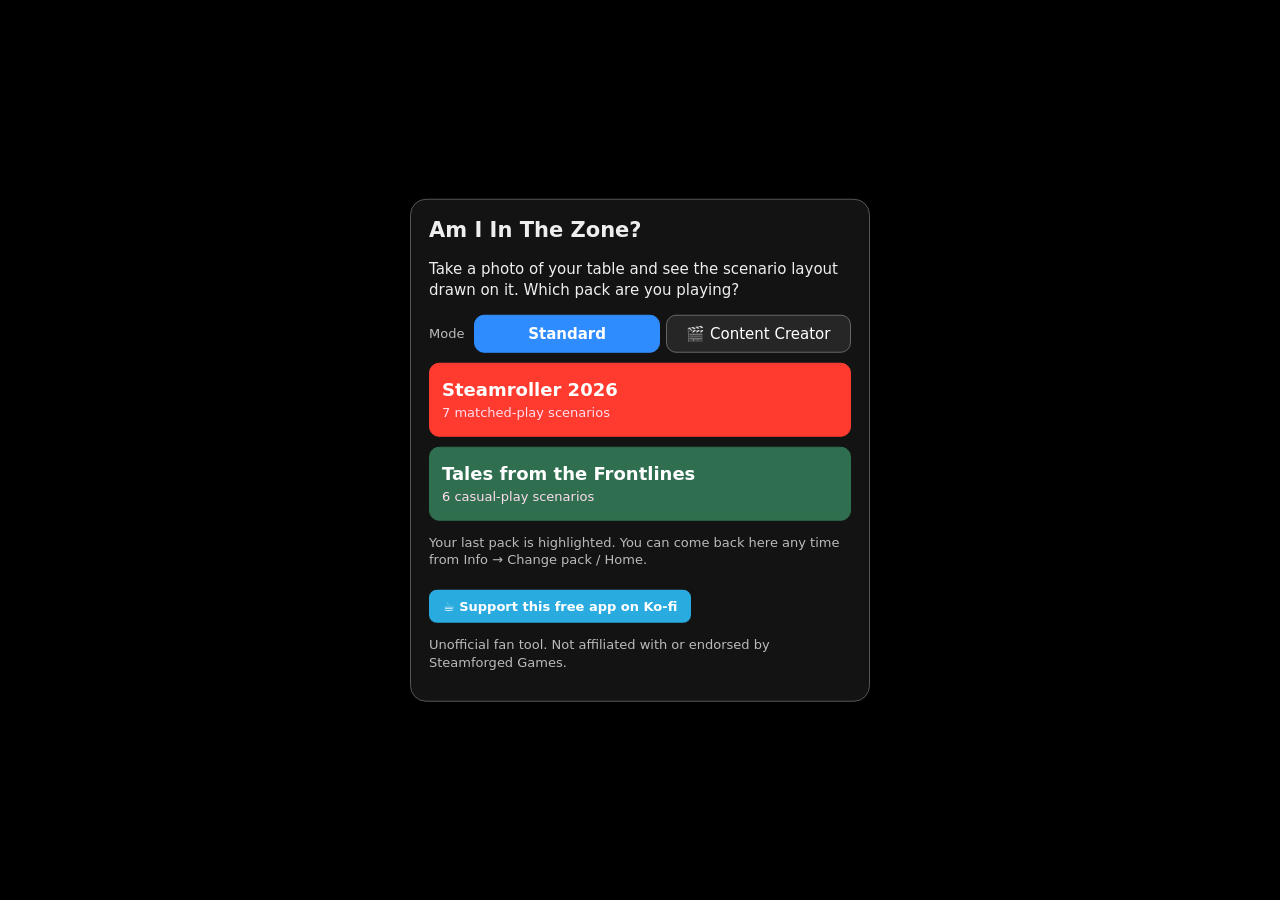
==== creator-preview/index.html @ 9a2d21f7 "Add hidden creator preview" ====
<!doctype html>
<html lang="en">
<head>
<meta charset="utf-8">
<meta name="viewport" content="width=device-width, initial-scale=1, viewport-fit=cover, user-scalable=no">
<meta name="theme-color" content="#111">
<meta name="robots" content="noindex,nofollow">
<meta name="mobile-web-app-capable" content="yes">
<link rel="icon" href="data:image/svg+xml,%3Csvg xmlns=%22http://www.w3.org/2000/svg%22 viewBox=%220 0 16 16%22%3E%3Crect width=%2216%22 height=%2216%22 fill=%22%23333%22/%3E%3Crect y=%2212%22 width=%2216%22 height=%224%22 fill=%22%23ff3b30%22/%3E%3Crect width=%2216%22 height=%224%22 fill=%22%232f8cff%22/%3E%3Ccircle cx=%228%22 cy=%228%22 r=%222.5%22 fill=%22%23ffd60a%22/%3E%3C/svg%3E">
<title>Am I In The Zone? — Content Creator</title>
<meta name="apple-mobile-web-app-title" content="Am I In The Zone">
<meta name="application-name" content="Am I In The Zone">
<link rel="stylesheet" href="style.css?v=9"><link rel="stylesheet" href="creator.css?v=1">
</head>
<body>
<div id="stage">
  <canvas id="overlay"></canvas>
  <video id="video" playsinline muted autoplay style="position:absolute;width:1px;height:1px;opacity:0;pointer-events:none"></video>
</div>
<canvas id="loupe" width="160" height="160" hidden></canvas>
<button id="fitBtn" hidden title="Reset zoom">⤢ Fit</button>
<input id="fileCam" type="file" accept="image/*" capture="environment" hidden>
<input id="fileGal" type="file" accept="image/*" hidden>

<header id="topbar" class="bar">
  <select id="scenario" aria-label="Scenario"></select>
  <button id="modeBtn" title="Switch between camera overlay and top-down map">Map</button>
</header>

<div id="banner" hidden></div>

<footer id="bottombar" class="bar">
  <button id="srcToggle" class="creatorOnly" title="Switch between Photo and Live video">Live</button>
  <button id="scoringBtn" class="creatorOnly" title="Show / hide the scoring drawer">Scoring</button>
  <button id="retakeBtn" title="Take a new photo of the table">Retake</button>
  <button id="adjustBtn">Adjust</button>
  <button id="flipBtn" title="Swap which edge you're standing at (rotate 180°)">Flip</button>
  <button id="freezeBtn" class="creatorOnly" title="Freeze the live frame as a photo">Freeze</button>
  <button id="saveBtn" title="Save or share the photo with the overlay">Save</button>
  <button id="layersBtn">Layers</button>
  <button id="infoBtn">Info</button>
</footer>

<div id="welcomePanel" class="panel" hidden>
  <h1>Am I In The Zone?</h1>
  <p>Take a photo of your table and see the scenario layout drawn on it. Which pack are you playing?</p>
  <div class="creatorToggle"><span>Mode</span><button id="modeNormal" type="button">Standard</button><button id="modeCreator" type="button">🎬 Content Creator</button></div>
  <p class="small" id="creatorHint">Content Creator mode shows each scenario's full scoring text beside your photo or live camera, handy for streams and videos.</p>
  <button class="packBtn primary big" data-pack="sr2026">Steamroller 2026<span class="small">7 matched-play scenarios</span></button>
  <button class="packBtn primary big" data-pack="tftf">Tales from the Frontlines<span class="small">6 casual-play scenarios</span></button>
  <p class="small">Your last pack is highlighted. You can come back here any time from Info → Change pack / Home.</p>
  <p class="small support"><a class="kofi" href="https://ko-fi.com/sroverlay" target="_blank" rel="noopener">☕ Support this free app on Ko-fi</a></p>
  <p class="small">Unofficial fan tool. Not affiliated with or endorsed by Steamforged Games.</p>
</div>

<div id="startPanel" class="panel">
  <h1 id="startTitle">Steamroller 2026 Overlay</h1>
  <p class="packline">Pack: <b id="packName"></b> <button id="changePackBtn" class="link">Change</button></p>
  <p>Take a photo of your table, tap its 4 corners, then flick through the scenarios drawn on top.</p>
  <label>Which edge are you standing at?
    <select id="sideStart"></select>
  </label>
  <button id="takePhotoBtn" class="primary big">📷 Take photo of table</button>
  <p class="tip">Tip: tap <b>0.5×</b> in your camera to fit the whole table.</p>
  <button id="liveBtn" class="creatorOnly">🎥 Live video (camera)</button>
  <p id="camMsg" class="small creatorOnly"></p>
  <button id="choosePhotoBtn">🖼️ Choose photo</button>
  <button id="startMapBtn">Map only (no photo)</button>
  <button id="backToPhotoBtn" hidden>Back to my photo</button>
  <p class="small support"><a class="kofi" href="https://ko-fi.com/sroverlay" target="_blank" rel="noopener">☕ Support this free app on Ko-fi</a></p>
  <p class="small">Unofficial fan tool. Not affiliated with or endorsed by Steamforged Games.</p>
</div>

<div id="layersPanel" class="panel" hidden>
  <h2>Layers</h2>
  <label>Standing at <select id="side"></select></label>
  <label><input type="checkbox" data-layer="zones" checked> Deployment zones</label>
  <label><input type="checkbox" data-layer="advance"> Advance Deployment lines (+3")</label>
  <label><input type="checkbox" data-layer="killBox" checked> Kill Box (12")</label>
  <label><input type="checkbox" data-layer="ranges" checked> 3" objective/cache ranges</label>
  <label><input type="checkbox" data-layer="flagRadius" checked> 5" flag terrain-choice radius</label>
  <label><input type="checkbox" data-layer="dims"> Measurements (as in packet)</label>
  <label><input type="checkbox" data-layer="labels" checked> Labels</label>
  <label><input type="checkbox" data-layer="bgBlur" checked> Background blur (photo)</label>
  <label>Table <input id="tableW" type="number" min="24" max="96" step="1" value="48" inputmode="numeric">" ×
    <input id="tableD" type="number" min="24" max="96" step="1" value="48" inputmode="numeric">"</label>
  <p class="small">Scenario positions are measured from the edges as printed for a 48"×48" table. Changing the table size keeps edge distances and moves the far-side elements with the far edge.</p>
  <button class="close">Close</button>
</div>

<div id="infoPanel" class="panel" hidden>
  <h2 id="infoTitle"></h2>
  <p id="infoSummary"></p>
  <ul id="infoScoring"></ul>
  <div id="infoNotes" class="small"></div>
  <p class="small">Legend: <b style="color:#ff3b30">red = Attacker</b> (1st player), <b style="color:#2f8cff">blue = Defender</b> (2nd player), <b style="color:#ffd60a">yellow = shared</b>. Circles = objectives (50/40mm), triangles = flags (Scenario Terrain), squares = caches (30mm). Dashed rings = 3" control range; dotted rings = 5" radius for choosing terrain for a flag.</p>
  <p class="small" id="infoSource"></p>
  <p class="small support"><a class="kofi" href="https://ko-fi.com/sroverlay" target="_blank" rel="noopener">☕ Support this free app on Ko-fi</a></p>
  <p class="small">Unofficial fan tool. Not affiliated with or endorsed by Steamforged Games. <span id="version">v9</span></p>
  <button id="infoPackBtn">Change pack / Home</button>
  <button class="close">Close</button>
</div>

<aside id="scoringDrawer" hidden aria-label="Scenario scoring">
  <div class="sdHead"><div><div class="sdPack" id="sdPack"></div><h2 id="sdTitle"></h2></div>
    <div class="sdBtns"><button id="sdSize" title="Bigger / smaller text">A±</button><button id="sdHide" title="Hide scoring">✕</button></div></div>
  <div id="sdBody"></div>
  <p class="sdCredit">Rules text © Steamforged Games / Warmachine — from the official <span id="sdDoc"></span> PDF; unofficial fan tool. <a href="https://warmachine.gg/pages/event-resources" target="_blank" rel="noopener">Official downloads</a></p>
</aside>
<div id="toast" hidden></div>

<script src="scenarios.js?v=9"></script>
<script src="tftf.js?v=9"></script>
<script src="scoring.js?v=1"></script>
<script src="geom.js?v=9"></script>
<script src="render.js?v=9"></script>
<script src="app.js?v=9"></script>
</body>
</html>
---- creator-preview/style.css ----
* { box-sizing: border-box; }
html, body { margin: 0; height: 100%; background: #000; color: #eee; font: 15px/1.35 system-ui, -apple-system, Segoe UI, Roboto, sans-serif; overflow: hidden; overscroll-behavior: none; -webkit-user-select: none; user-select: none; }
#stage { position: fixed; inset: 0; touch-action: none; }
#overlay { position: absolute; inset: 0; width: 100%; height: 100%; }
body.map #stage { background: #151a15; }
.bar { position: fixed; left: 0; right: 0; display: flex; gap: 6px; padding: 8px; padding-left: max(8px, env(safe-area-inset-left)); padding-right: max(8px, env(safe-area-inset-right)); background: linear-gradient(rgba(0,0,0,.65), rgba(0,0,0,.35)); z-index: 5; }
#topbar { top: 0; padding-top: max(8px, env(safe-area-inset-top)); }
#bottombar { bottom: 0; padding-bottom: max(8px, env(safe-area-inset-bottom)); background: linear-gradient(rgba(0,0,0,.35), rgba(0,0,0,.65)); overflow-x: auto; }
.bar select { flex: 1; min-width: 0; }
button, select, input { font: inherit; color: #fff; background: rgba(40,40,40,.9); border: 1px solid #666; border-radius: 10px; padding: 9px 12px; }
input[type=number] { width: 4.2em; padding: 6px; }
input[type=checkbox] { width: 20px; height: 20px; vertical-align: middle; margin-right: 8px; }
button.active { background: #2f8cff; border-color: #2f8cff; }
button.primary { background: #ff3b30; border-color: #ff3b30; font-weight: bold; }
#bottombar button { flex: 1 0 auto; }
#banner { position: fixed; left: 8px; right: 8px; top: calc(62px + env(safe-area-inset-top)); z-index: 6; background: rgba(0,0,0,.78); border: 1px solid #ffd60a; color: #fff; padding: 10px 12px; border-radius: 12px; text-align: center; font-weight: 600; }
#banner .step { color: #ffd60a; }
#banner button { margin: 8px 4px 0; padding: 6px 12px; }
.panel { position: fixed; left: 50%; top: 50%; transform: translate(-50%,-50%); width: min(92vw, 460px); max-height: 82vh; overflow: auto; z-index: 10; background: rgba(20,20,20,.96); border: 1px solid #555; border-radius: 16px; padding: 16px 18px; box-shadow: 0 10px 40px rgba(0,0,0,.6); }
.panel h1 { font-size: 21px; margin: 0 0 8px; } .panel h2 { font-size: 18px; margin: 0 0 8px; }
.panel label { display: block; margin: 10px 0; }
.panel > button { display: block; width: 100%; margin-top: 10px; }
.panel select { width: 100%; margin-top: 4px; }
.small { font-size: 13px; color: #bbb; }
#loupe { position: fixed; z-index: 8; width: 160px; height: 160px; border-radius: 50%; border: 3px solid #ffd60a; box-shadow: 0 4px 20px rgba(0,0,0,.7); pointer-events: none; top: calc(70px + env(safe-area-inset-top)); left: 12px; }
body.noui .bar, body.noui #banner, body.noui .panel { display: none !important; }
[hidden] { display: none !important; }

/* Calibration / adjust: hide the bars so every corner of the screen is tappable; banner sits mid-screen (over the table centre, not the corners). */
body.calib .bar { display: none; }
body.calib #banner { top: 50%; transform: translateY(-50%); left: 50%; right: auto; width: min(78vw, 420px); translate: -50% 0; background: rgba(0,0,0,.62); }

.kofi{display:inline-block;margin-top:8px;padding:8px 14px;border-radius:8px;background:#29abe0;color:#fff;text-decoration:none;font-weight:600}

/* v4 photo-first */
button.big { font-size: 18px; padding: 14px 12px; }
.tip { margin: 6px 0 2px; font-size: 14px; color: #ffd60a; text-align: center; }
.row2 { display: flex; gap: 8px; margin-top: 10px; } .row2 button { flex: 1; }
#fitBtn { position: fixed; right: 10px; top: calc(62px + env(safe-area-inset-top)); z-index: 7; padding: 6px 10px; font-size: 14px; background: rgba(0,0,0,.6); }
body.calib #fitBtn { top: calc(10px + env(safe-area-inset-top)); }
body.noui #fitBtn { display: none !important; }
#toast { position: fixed; left: 50%; bottom: calc(76px + env(safe-area-inset-bottom)); transform: translateX(-50%); z-index: 12; background: rgba(0,0,0,.85); border: 1px solid #666; border-radius: 10px; padding: 8px 14px; max-width: 90vw; text-align: center; }
#version { color: #888; }
@media (orientation: landscape) and (max-height: 500px) {
  .bar { padding-top: 5px; padding-bottom: 5px; }
  button, select { padding: 6px 10px; }
  #bottombar { padding-bottom: max(5px, env(safe-area-inset-bottom)); }
  .panel { max-height: 92vh; padding: 10px 14px; }
  #fitBtn { top: calc(48px + env(safe-area-inset-top)); }
  #banner { top: calc(48px + env(safe-area-inset-top)); }
}
/* Taps on the banner text go through to the picture; only its buttons catch them. */
body.calib #banner { pointer-events: none; }
body.calib #banner button, body.calib #banner a { pointer-events: auto; }
@media (max-width: 430px) { #bottombar { gap: 5px; } #bottombar button { padding: 9px 7px; font-size: 14px; } }
@media (orientation: landscape) and (max-height: 500px) {
  body.calib #banner { width: min(62vw, 460px); padding: 6px 10px; font-size: 13px; }
  body.calib #banner .small { display: none; }
  body.calib #banner button { margin-top: 4px; padding: 4px 10px; }
}
/* v6: compact calibrate/adjust banner, hidden while dragging a handle */
#banner .bmsg { line-height: 1.3; }
#banner .brow { display: flex; justify-content: center; gap: 6px; flex-wrap: wrap; }
#banner .brow button { margin: 6px 0 0; }
body.calib #banner { width: min(94vw, 440px); padding: 7px 10px; font-size: 14px; }
body.dragging #banner { opacity: 0; visibility: hidden; transition: opacity .12s; }
body.dragging #fitBtn { visibility: hidden; }
#banner.mini .bmsg, #banner.mini .small { display: none; }
#banner.mini .brow button { margin-top: 0; }
/* v7: pack selection */
.packBtn { display: block; width: 100%; margin-top: 10px; text-align: left; }
.packBtn .small { display: block; font-weight: normal; color: #fde; margin-top: 2px; }
.packBtn[data-pack="tftf"] { background: #2f6f4f; border-color: #2f6f4f; }
.packBtn.chosen { outline: 3px solid #ffd60a; }
.packline { margin: 4px 0 8px; } button.link { padding: 3px 10px; font-size: 13px; margin-left: 6px; }
body.welcome .bar { display: none; }
---- creator-preview/creator.css ----
/* Content Creator mode */
.creatorOnly { display: none !important; }
body.creator .creatorOnly { display: block !important; }
body.creator p.creatorOnly { display: block; }
.creatorToggle { display: flex; gap: 6px; align-items: center; margin: 4px 0 8px; }
.creatorToggle span { color: #bbb; font-size: 13px; margin-right: 4px; }
.creatorToggle button { flex: 1; padding: 8px 6px; }
.creatorToggle button.active { background: #2f8cff; border-color: #2f8cff; font-weight: bold; }
#creatorHint { margin-top: 0; }
#scoringDrawer { position: fixed; z-index: 7; background: rgba(16,16,18,.97); color: #f2f2f2; border: 1px solid #555; display: flex; flex-direction: column; -webkit-user-select: text; user-select: text; font-size: 16px; line-height: 1.45; }
#scoringDrawer .sdHead { display: flex; justify-content: space-between; align-items: flex-start; gap: 8px; padding: 10px 12px 6px; border-bottom: 1px solid #444; }
#scoringDrawer .sdPack { font-size: 12px; color: #ffd60a; text-transform: uppercase; letter-spacing: .05em; }
#scoringDrawer h2 { margin: 2px 0 0; font-size: 22px; }
#scoringDrawer .sdBtns { display: flex; gap: 6px; } #scoringDrawer .sdBtns button { padding: 6px 10px; }
#sdBody { overflow: auto; padding: 4px 14px 8px; flex: 1; -webkit-overflow-scrolling: touch; }
#sdBody h3 { margin: 12px 0 4px; font-size: 13px; text-transform: uppercase; letter-spacing: .06em; color: #7fb8ff; border-bottom: 1px solid #333; padding-bottom: 2px; }
#sdBody p { margin: 6px 0; } #sdBody ul { margin: 6px 0; padding-left: 20px; } #sdBody li { margin: 3px 0; }
#sdBody .sdPage, #sdBody .sdNote { font-size: 12px; color: #aaa; }
#sdBody .sdNote { color: #ffd60a; }
.sdCredit { margin: 0; padding: 6px 12px 8px; font-size: 11px; color: #999; border-top: 1px solid #333; }
.sdCredit a { color: #7fb8ff; }
body.sd-big #scoringDrawer { font-size: 19px; }
/* wide: side panel; the picture area shrinks so nothing is covered */
body.sd-side #scoringDrawer { top: 0; right: 0; bottom: 0; width: 380px; border-width: 0 0 0 1px; }
body.sd-side.sd-big #scoringDrawer { width: 460px; }
body.sd-side #stage, body.sd-side .bar { right: 380px; left: 0; }
body.sd-side.sd-big #stage, body.sd-side.sd-big .bar { right: 460px; }
body.sd-side #fitBtn { right: 390px; }
/* phone / narrow: bottom sheet above the button bar */
body.sd-bottom #scoringDrawer { left: 0; right: 0; height: 42vh; border-width: 1px 0 0; border-radius: 14px 14px 0 0; }
body.sd-bottom.sd-big #scoringDrawer { height: 55vh; }
body.sd-bottom #scoringDrawer h2 { font-size: 18px; }
body.sd-bottom #scoringDrawer { font-size: 14px; }
body.sd-bottom.sd-big #scoringDrawer { font-size: 17px; }
body.noui #scoringDrawer { display: none; }
body.calib.sd-bottom #scoringDrawer { bottom: 0 !important; }
body.creator #bottombar button { font-size: 13px; padding: 9px 6px; }
body:not(.live) #freezeBtn, body.live #retakeBtn { display: none !important; }
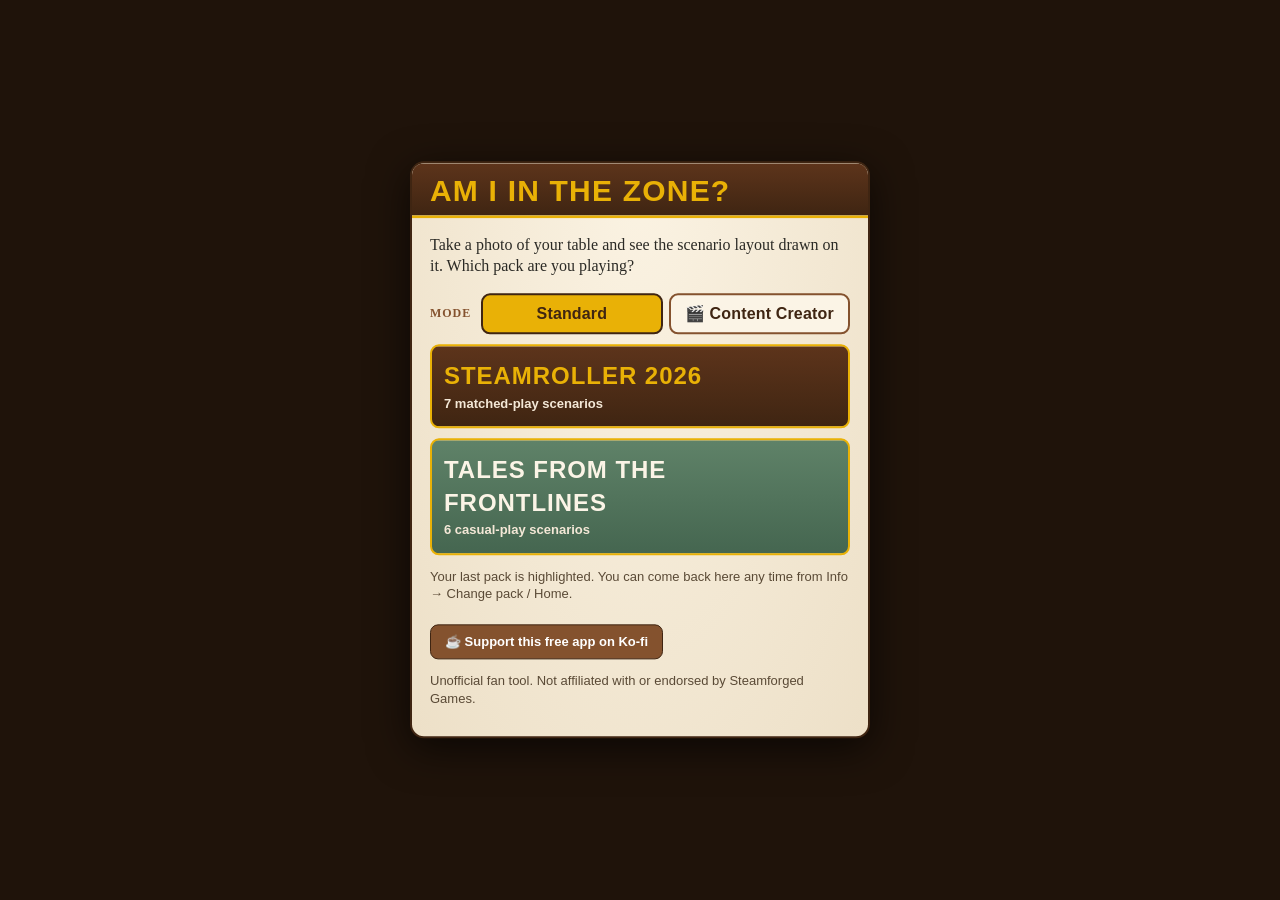
==== commit dc334471: "Update creator preview: themed layout" ====
--- a/creator-preview/index.html
+++ b/creator-preview/index.html
@@ -1,16 +1,16 @@
 <!doctype html>
 <html lang="en">
 <head>
+<meta name="robots" content="noindex,nofollow">
 <meta charset="utf-8">
 <meta name="viewport" content="width=device-width, initial-scale=1, viewport-fit=cover, user-scalable=no">
-<meta name="theme-color" content="#111">
-<meta name="robots" content="noindex,nofollow">
+<meta name="theme-color" content="#3f2512">
 <meta name="mobile-web-app-capable" content="yes">
-<link rel="icon" href="data:image/svg+xml,%3Csvg xmlns=%22http://www.w3.org/2000/svg%22 viewBox=%220 0 16 16%22%3E%3Crect width=%2216%22 height=%2216%22 fill=%22%23333%22/%3E%3Crect y=%2212%22 width=%2216%22 height=%224%22 fill=%22%23ff3b30%22/%3E%3Crect width=%2216%22 height=%224%22 fill=%22%232f8cff%22/%3E%3Ccircle cx=%228%22 cy=%228%22 r=%222.5%22 fill=%22%23ffd60a%22/%3E%3C/svg%3E">
+<link rel="icon" href="data:image/svg+xml,%3Csvg xmlns=%22http://www.w3.org/2000/svg%22 viewBox=%220 0 16 16%22%3E%3Crect width=%2216%22 height=%2216%22 fill=%22%233f2512%22/%3E%3Crect y=%2212%22 width=%2216%22 height=%224%22 fill=%22%23ff3b30%22/%3E%3Crect width=%2216%22 height=%224%22 fill=%22%232f8cff%22/%3E%3Ccircle cx=%228%22 cy=%228%22 r=%222.5%22 fill=%22%23e9b106%22/%3E%3C/svg%3E">
 <title>Am I In The Zone? — Content Creator</title>
 <meta name="apple-mobile-web-app-title" content="Am I In The Zone">
 <meta name="application-name" content="Am I In The Zone">
-<link rel="stylesheet" href="style.css?v=9"><link rel="stylesheet" href="creator.css?v=1">
+<link rel="stylesheet" href="style.css?v=9"><link rel="stylesheet" href="creator.css?v=1"><link rel="stylesheet" href="theme.css?v=1">
 </head>
 <body>
 <div id="stage">
@@ -23,15 +23,20 @@
 <input id="fileGal" type="file" accept="image/*" hidden>
 
 <header id="topbar" class="bar">
-  <select id="scenario" aria-label="Scenario"></select>
-  <button id="modeBtn" title="Switch between camera overlay and top-down map">Map</button>
+  <div class="tbRow">
+    <select id="scenario" aria-label="Scenario"></select>
+    <button id="modeBtn" title="Switch between camera overlay and top-down map">Map</button>
+  </div>
+  <div class="tbRow tbRow2" id="creatorRow">
+    <div class="seg" role="group" aria-label="Picture source"><button id="srcPhotoBtn" type="button">📷 Photo</button><button id="srcLiveBtn" type="button">🎥 Live video</button></div>
+    <button id="scoringBtn" title="Show / hide the scoring quick reference">Scoring</button>
+  </div>
 </header>
 
 <div id="banner" hidden></div>
 
 <footer id="bottombar" class="bar">
-  <button id="srcToggle" class="creatorOnly" title="Switch between Photo and Live video">Live</button>
-  <button id="scoringBtn" class="creatorOnly" title="Show / hide the scoring drawer">Scoring</button>
+  <button id="srcToggle" hidden aria-hidden="true" tabindex="-1">Live</button>
   <button id="retakeBtn" title="Take a new photo of the table">Retake</button>
   <button id="adjustBtn">Adjust</button>
   <button id="flipBtn" title="Swap which edge you're standing at (rotate 180°)">Flip</button>
@@ -45,7 +50,7 @@
   <h1>Am I In The Zone?</h1>
   <p>Take a photo of your table and see the scenario layout drawn on it. Which pack are you playing?</p>
   <div class="creatorToggle"><span>Mode</span><button id="modeNormal" type="button">Standard</button><button id="modeCreator" type="button">🎬 Content Creator</button></div>
-  <p class="small" id="creatorHint">Content Creator mode shows each scenario's full scoring text beside your photo or live camera, handy for streams and videos.</p>
+  <p class="small" id="creatorHint">Content Creator mode shows each scenario's quick-reference scoring beside your photo or live camera, handy for streams and videos.</p>
   <button class="packBtn primary big" data-pack="sr2026">Steamroller 2026<span class="small">7 matched-play scenarios</span></button>
   <button class="packBtn primary big" data-pack="tftf">Tales from the Frontlines<span class="small">6 casual-play scenarios</span></button>
   <p class="small">Your last pack is highlighted. You can come back here any time from Info → Change pack / Home.</p>
@@ -93,7 +98,7 @@
   <p id="infoSummary"></p>
   <ul id="infoScoring"></ul>
   <div id="infoNotes" class="small"></div>
-  <p class="small">Legend: <b style="color:#ff3b30">red = Attacker</b> (1st player), <b style="color:#2f8cff">blue = Defender</b> (2nd player), <b style="color:#ffd60a">yellow = shared</b>. Circles = objectives (50/40mm), triangles = flags (Scenario Terrain), squares = caches (30mm). Dashed rings = 3" control range; dotted rings = 5" radius for choosing terrain for a flag.</p>
+  <p class="small">Legend: <b style="color:#c4281f">red = Attacker</b> (1st player), <b style="color:#1b63c4">blue = Defender</b> (2nd player), <b style="color:#9a6b00">yellow = shared</b>. Circles = objectives (50/40mm), triangles = flags (Scenario Terrain), squares = caches (30mm). Dashed rings = 3" control range; dotted rings = 5" radius for choosing terrain for a flag.</p>
   <p class="small" id="infoSource"></p>
   <p class="small support"><a class="kofi" href="https://ko-fi.com/sroverlay" target="_blank" rel="noopener">☕ Support this free app on Ko-fi</a></p>
   <p class="small">Unofficial fan tool. Not affiliated with or endorsed by Steamforged Games. <span id="version">v9</span></p>
@@ -102,16 +107,18 @@
 </div>
 
 <aside id="scoringDrawer" hidden aria-label="Scenario scoring">
+  <div class="sdGrip" id="sdGrip" aria-hidden="true"></div>
   <div class="sdHead"><div><div class="sdPack" id="sdPack"></div><h2 id="sdTitle"></h2></div>
-    <div class="sdBtns"><button id="sdSize" title="Bigger / smaller text">A±</button><button id="sdHide" title="Hide scoring">✕</button></div></div>
+    <div class="sdBtns"><button id="sdSize" title="Bigger / smaller text">A±</button><button id="sdHide" title="Collapse / expand scoring">▾</button></div></div>
   <div id="sdBody"></div>
-  <p class="sdCredit">Rules text © Steamforged Games / Warmachine — from the official <span id="sdDoc"></span> PDF; unofficial fan tool. <a href="https://warmachine.gg/pages/event-resources" target="_blank" rel="noopener">Official downloads</a></p>
+  <p class="sdCredit">Quick reference condensed by hand; rules text © Steamforged Games / Warmachine — full wording from the official <span id="sdDoc"></span> PDF; unofficial fan tool. <a href="https://warmachine.gg/pages/event-resources" target="_blank" rel="noopener">Official downloads</a></p>
 </aside>
 <div id="toast" hidden></div>
 
 <script src="scenarios.js?v=9"></script>
 <script src="tftf.js?v=9"></script>
 <script src="scoring.js?v=1"></script>
+<script src="quickref.js?v=1"></script>
 <script src="geom.js?v=9"></script>
 <script src="render.js?v=9"></script>
 <script src="app.js?v=9"></script>
--- a/creator-preview/creator.css
+++ b/creator-preview/creator.css
@@ -7,32 +7,53 @@
 .creatorToggle button { flex: 1; padding: 8px 6px; }
 .creatorToggle button.active { background: #2f8cff; border-color: #2f8cff; font-weight: bold; }
 #creatorHint { margin-top: 0; }
-#scoringDrawer { position: fixed; z-index: 7; background: rgba(16,16,18,.97); color: #f2f2f2; border: 1px solid #555; display: flex; flex-direction: column; -webkit-user-select: text; user-select: text; font-size: 16px; line-height: 1.45; }
-#scoringDrawer .sdHead { display: flex; justify-content: space-between; align-items: flex-start; gap: 8px; padding: 10px 12px 6px; border-bottom: 1px solid #444; }
-#scoringDrawer .sdPack { font-size: 12px; color: #ffd60a; text-transform: uppercase; letter-spacing: .05em; }
-#scoringDrawer h2 { margin: 2px 0 0; font-size: 22px; }
-#scoringDrawer .sdBtns { display: flex; gap: 6px; } #scoringDrawer .sdBtns button { padding: 6px 10px; }
-#sdBody { overflow: auto; padding: 4px 14px 8px; flex: 1; -webkit-overflow-scrolling: touch; }
-#sdBody h3 { margin: 12px 0 4px; font-size: 13px; text-transform: uppercase; letter-spacing: .06em; color: #7fb8ff; border-bottom: 1px solid #333; padding-bottom: 2px; }
-#sdBody p { margin: 6px 0; } #sdBody ul { margin: 6px 0; padding-left: 20px; } #sdBody li { margin: 3px 0; }
-#sdBody .sdPage, #sdBody .sdNote { font-size: 12px; color: #aaa; }
-#sdBody .sdNote { color: #ffd60a; }
-.sdCredit { margin: 0; padding: 6px 12px 8px; font-size: 11px; color: #999; border-top: 1px solid #333; }
-.sdCredit a { color: #7fb8ff; }
-body.sd-big #scoringDrawer { font-size: 19px; }
+/* Quick reference — palette sampled from the Steamroller 2026 PDF: parchment #f4e8d7, banner #3f2512 / #5d341b, gold #e9b106, ink #35332d, sage #75856b, rust #84522e; Optima / Minion / DIN Condensed feel */
+#scoringDrawer { --parch:#f4e8d7; --parch2:#ebdcc3; --ink:#2b2a25; --banner:#3f2512; --banner2:#5d341b; --gold:#e9b106; --sage:#4f6b57; --rust:#84522e; --blue:#1f7f8c; --red:#b3262d;
+  position: fixed; z-index: 7; background: var(--parch); color: var(--ink); border: 2px solid var(--banner); display: flex; flex-direction: column; -webkit-user-select: text; user-select: text; font-family: "Minion Pro","Palatino Linotype",Palatino,Georgia,serif; font-size: 17px; line-height: 1.35; }
+#scoringDrawer .sdHead { display: flex; justify-content: space-between; align-items: center; gap: 8px; padding: 8px 12px; background: linear-gradient(#5d341b,#3f2512); border-bottom: 3px solid var(--gold); }
+#scoringDrawer .sdPack { font: 700 12px Optima,Candara,"Segoe UI",sans-serif; color: #f4e8d7; text-transform: uppercase; letter-spacing: .12em; }
+#scoringDrawer h2 { margin: 0; font: 700 28px/1.05 "DIN Condensed","Bahnschrift Condensed","Arial Narrow",Impact,sans-serif; color: var(--gold); text-transform: uppercase; letter-spacing: .03em; }
+#scoringDrawer .sdBtns { display: flex; gap: 6px; } #scoringDrawer .sdBtns button { padding: 6px 10px; background: #f4e8d7; color: #3f2512; border: 1px solid var(--gold); border-radius: 6px; font-weight: 700; }
+#sdBody { overflow: auto; padding: 8px 10px 8px; flex: 1; -webkit-overflow-scrolling: touch; }
+.qrTag { font: 700 11px Optima,Candara,"Segoe UI",sans-serif; text-transform: uppercase; letter-spacing: .14em; color: var(--rust); margin: 0 2px 6px; }
+section.qr { margin: 0 0 9px; border-radius: 8px; overflow: hidden; background: #fbf4e6; border: 2px solid var(--c); box-shadow: 0 1px 2px rgba(0,0,0,.25); }
+section.qr h3 { margin: 0; padding: 4px 10px; font: 700 15px Optima,Candara,"Segoe UI",sans-serif; text-transform: uppercase; letter-spacing: .09em; color: #fff; background: var(--c); border: 0; display: flex; align-items: center; gap: 8px; }
+section.qr-setup { --c: var(--sage); } section.qr-score { --c: var(--banner2); } section.qr-special { --c: var(--blue); } section.qr-end { --c: var(--red); }
+section.qr-score h3 { color: var(--gold); }
+.qrIc { display: inline-block; width: 20px; height: 20px; border-radius: 50%; background: rgba(255,255,255,.9); color: var(--c); font: 700 13px/20px Optima,sans-serif; font-style: normal; text-align: center; flex: none; }
+section.qr-score .qrIc { background: var(--gold); color: var(--banner); }
+.qrIc-setup::before { content: "◎"; } .qrIc-score::before { content: "★"; } .qrIc-special::before { content: "!"; } .qrIc-end::before { content: "⚑"; }
+.qrBody { padding: 6px 10px 7px; }
+.qrBody p.qrLead { margin: 0 0 4px; font-size: .88em; color: #5a4a36; font-style: italic; }
+.qrBody ul { margin: 0; padding: 0; list-style: none; } .qrBody li { margin: 5px 0; padding-left: 16px; position: relative; }
+.qrBody li::before { content: ""; position: absolute; left: 2px; top: .5em; width: 7px; height: 7px; transform: rotate(45deg); background: var(--c); }
+.qrBody b { color: #1b1a16; }
+.chip { display: inline-block; padding: 0 8px; margin: 0 1px; border-radius: 999px; font: 700 .95em/1.35 "DIN Condensed","Bahnschrift Condensed","Arial Narrow",Impact,sans-serif; letter-spacing: .03em; background: var(--banner); color: var(--gold); border: 1.5px solid var(--gold); white-space: nowrap; vertical-align: 1px; }
+section.qr-end .chip { background: var(--red); color: #fff; border-color: #fff; }
+details.fullText { margin: 4px 0 6px; border: 1.5px solid var(--rust); border-radius: 8px; background: #fbf4e6; }
+details.fullText summary { cursor: pointer; padding: 8px 10px; font: 700 14px Optima,Candara,"Segoe UI",sans-serif; text-transform: uppercase; letter-spacing: .08em; color: var(--rust); }
+details.fullText[open] summary { border-bottom: 1px solid var(--rust); }
+details.fullText > section, details.fullText > p { padding: 0 10px; font-size: .88em; }
+#sdBody h4 { margin: 10px 0 2px; font: 700 12px Optima,sans-serif; text-transform: uppercase; letter-spacing: .08em; color: var(--rust); }
+#sdBody details p { margin: 4px 0; } #sdBody details ul { margin: 4px 0; padding-left: 20px; } #sdBody details li { margin: 2px 0; }
+#sdBody .sdPage, #sdBody .sdNote { font-size: 12px; color: #6b5a44; } #sdBody .sdNote { color: var(--red); }
+#sdBody details .sdPage { padding-bottom: 8px; }
+.sdCredit { margin: 0; padding: 5px 12px 6px; font: 11px/1.3 Roboto,Arial,sans-serif; color: #5a4a36; background: var(--parch2); border-top: 1px solid #b9a888; }
+.sdCredit a { color: var(--rust); }
+body.sd-big #scoringDrawer { font-size: 21px; }
 /* wide: side panel; the picture area shrinks so nothing is covered */
-body.sd-side #scoringDrawer { top: 0; right: 0; bottom: 0; width: 380px; border-width: 0 0 0 1px; }
-body.sd-side.sd-big #scoringDrawer { width: 460px; }
-body.sd-side #stage, body.sd-side .bar { right: 380px; left: 0; }
-body.sd-side.sd-big #stage, body.sd-side.sd-big .bar { right: 460px; }
-body.sd-side #fitBtn { right: 390px; }
+body.sd-side #scoringDrawer { top: 0; right: 0; bottom: 0; width: 420px; border-width: 0 0 0 1px; }
+body.sd-side.sd-big #scoringDrawer { width: 500px; }
+body.sd-side #stage, body.sd-side .bar { right: 420px; left: 0; }
+body.sd-side.sd-big #stage, body.sd-side.sd-big .bar { right: 500px; }
+body.sd-side #fitBtn { right: 430px; }
 /* phone / narrow: bottom sheet above the button bar */
-body.sd-bottom #scoringDrawer { left: 0; right: 0; height: 42vh; border-width: 1px 0 0; border-radius: 14px 14px 0 0; }
+body.sd-bottom #scoringDrawer { left: 0; right: 0; height: 52vh; border-width: 1px 0 0; border-radius: 14px 14px 0 0; }
 body.sd-bottom.sd-big #scoringDrawer { height: 55vh; }
-body.sd-bottom #scoringDrawer h2 { font-size: 18px; }
-body.sd-bottom #scoringDrawer { font-size: 14px; }
-body.sd-bottom.sd-big #scoringDrawer { font-size: 17px; }
+body.sd-bottom #scoringDrawer { font-size: 16px; }
+body.sd-bottom #scoringDrawer h2 { font-size: 24px; }
+body.sd-bottom.sd-big #scoringDrawer { font-size: 19px; }
 body.noui #scoringDrawer { display: none; }
-body.calib.sd-bottom #scoringDrawer { bottom: 0 !important; }
+
 body.creator #bottombar button { font-size: 13px; padding: 9px 6px; }
 body:not(.live) #freezeBtn, body.live #retakeBtn { display: none !important; }
--- a/creator-preview/theme.css
+++ b/creator-preview/theme.css
@@ -0,0 +1,87 @@
+/* ===== Steamroller-2026-PDF theme (parchment · dark-brown banner · gold · sage / teal / red). Loaded last: overrides style.css + creator.css. =====
+   Palette sampled from the PDF: parchment #f4e8d7, banner #3f2512 / #5d341b, gold #e9b106, ink #35332d, rust #84522e, sage #4f6b57, teal #1f7f8c, red #b3262d. Table zone colours are NOT touched. */
+:root { --parch:#f4e8d7; --parch2:#ebdcc3; --parch3:#fbf4e6; --ink:#2b2a25; --banner:#3f2512; --banner2:#5d341b; --gold:#e9b106; --rust:#84522e; --sage:#4f6b57; --teal:#1f7f8c; --red:#b3262d;
+  --display: "DIN Condensed","Bahnschrift Condensed","Arial Narrow","Roboto Condensed",Impact,sans-serif; --label: Optima,Candara,"Segoe UI",Roboto,sans-serif; --serif: "Minion Pro","Palatino Linotype",Palatino,Georgia,serif; }
+html, body { background: #1f130a; color: var(--parch); font-family: var(--label); }
+body.map #stage { background: #2a1a0e; }
+#stage { background: #1f130a; }
+
+/* buttons / inputs */
+button, select, input { font-family: var(--label); color: var(--parch); background: var(--banner2); border: 1px solid #a2702f; border-radius: 9px; }
+button { font-weight: 600; letter-spacing: .01em; }
+button:disabled { opacity: .4; }
+button.active { background: var(--gold); border-color: var(--gold); color: var(--banner); font-weight: 800; }
+button.primary { background: linear-gradient(#f2c230,#d99c00); border-color: #8a5d00; color: var(--banner); font-weight: 800; }
+select, input[type=number] { background: var(--parch); color: var(--ink); border-color: var(--rust); }
+input[type=checkbox] { accent-color: var(--rust); }
+
+/* top / bottom bars: banner strips with a gold rule */
+.bar { background: linear-gradient(var(--banner2), var(--banner)); }
+#topbar { border-bottom: 3px solid var(--gold); flex-direction: column; gap: 6px; }
+#bottombar { background: linear-gradient(var(--banner2), var(--banner)); border-top: 3px solid var(--gold); gap: 5px; overflow: hidden; }
+.tbRow { display: flex; gap: 6px; align-items: stretch; min-width: 0; }
+.tbRow select { flex: 1; font-weight: 700; font-size: 16px; }
+.tbRow2 { display: none; }
+body.creator .tbRow2 { display: flex; }
+.tbRow2 .seg { flex: 1; display: flex; min-width: 0; border: 2px solid var(--gold); border-radius: 10px; overflow: hidden; background: var(--banner); }
+.seg button { flex: 1 1 0; min-width: 0; border: 0; border-radius: 0; background: transparent; color: var(--parch); padding: 8px 4px; white-space: nowrap; font-size: 14px; }
+.seg button.active { background: var(--gold); color: var(--banner); }
+#scoringBtn { white-space: nowrap; }
+#bottombar button { flex: 1 1 0; min-width: 0; padding: 10px 2px; font-size: 14px; }
+@media (max-width: 430px) { #bottombar { gap: 4px; padding-left: 6px; padding-right: 6px; } #bottombar button { padding: 10px 1px; font-size: 13px; } .seg button { font-size: 13px; } }
+@media (min-width: 900px) { #topbar { flex-direction: row; align-items: center; } #topbar .tbRow:first-child { flex: 1; } .tbRow2 { flex: 0 0 auto; } .tbRow2 .seg { flex: 0 0 auto; } .seg button { padding: 8px 14px; } #bottombar button { flex: 1 1 0; } }
+#fitBtn { background: var(--banner); color: var(--gold); border-color: var(--gold); top: calc(var(--tb,100px) + 8px + env(safe-area-inset-top)); }
+body.calib #fitBtn { top: calc(10px + env(safe-area-inset-top)); }
+
+/* calibrate / adjust banner + loupe */
+#banner { background: rgba(63,37,18,.94); border: 2px solid var(--gold); color: var(--parch); font-family: var(--label); box-shadow: 0 4px 16px rgba(0,0,0,.5); }
+body.calib #banner { background: rgba(63,37,18,.9); }
+#banner .step { color: var(--gold); font-family: var(--display); letter-spacing: .04em; text-transform: uppercase; }
+#banner button { background: var(--parch); color: var(--banner); border-color: var(--gold); }
+#loupe { border-color: var(--gold); }
+#toast { background: var(--banner); color: var(--parch); border: 2px solid var(--gold); }
+
+/* panels (welcome, start, layers, info) = parchment card with banner heading */
+.panel { background: var(--parch) radial-gradient(ellipse at 50% 0%, #fbf3e3, #eadcc2 120%); color: var(--ink); border: 2px solid var(--banner); border-radius: 14px; padding: 0 18px 16px; font-family: var(--serif); font-size: 16px; box-shadow: 0 10px 40px rgba(0,0,0,.65); }
+.panel h1, .panel h2 { margin: 0 -18px 12px; padding: 12px 18px 8px; background: linear-gradient(var(--banner2), var(--banner)); color: var(--gold); font-family: var(--display); font-weight: 700; text-transform: uppercase; letter-spacing: .04em; border-bottom: 3px solid var(--gold); border-radius: 11px 11px 0 0; position: sticky; top: 0; z-index: 1; }
+.panel h1 { font-size: 30px; line-height: 1.05; } .panel h2 { font-size: 24px; }
+.panel p, .panel li, .panel label { font-size: 16px; }
+.panel .small, .small { color: #5a4a36; font-family: var(--label); font-size: 13px; }
+.panel .tip, .tip { color: var(--rust); font-weight: 700; }
+.panel b { color: #1b1a16; }
+.panel button { color: var(--parch); }
+.panel button.primary { color: var(--banner); }
+.panel button.link { background: transparent; color: var(--rust); border-color: var(--rust); }
+.panel > button:not(.primary):not(.packBtn):not(.link) { background: var(--parch3); color: var(--banner); border: 2px solid var(--rust); }
+.panel button.close { background: var(--banner2); color: var(--parch); border-color: var(--banner); }
+.packBtn { background: linear-gradient(var(--banner2), var(--banner)) !important; color: var(--gold) !important; border: 2px solid var(--gold) !important; font-family: var(--display); font-size: 24px !important; text-transform: uppercase; letter-spacing: .04em; font-weight: 700; }
+.packBtn .small { color: var(--parch) !important; font-family: var(--label); font-size: 13px; text-transform: none; letter-spacing: 0; font-weight: 600; }
+.packBtn[data-pack="tftf"] { background: linear-gradient(#5f8268,#456650) !important; color: var(--parch3) !important; border-color: var(--gold) !important; }
+.packBtn.chosen { outline: 3px solid var(--gold); outline-offset: 2px; }
+.kofi { background: var(--rust); color: #fff !important; border: 1.5px solid var(--banner); }
+.creatorToggle span { color: var(--rust); font-weight: 700; text-transform: uppercase; letter-spacing: .08em; font-size: 12px; }
+.creatorToggle button { background: var(--parch3); color: var(--banner); border: 2px solid var(--rust); }
+.creatorToggle button.active { background: var(--gold); border-color: var(--banner); color: var(--banner); }
+#infoScoring { padding-left: 20px; }
+#version { color: #8a7656; }
+
+/* quick-reference drawer: collapse / expand */
+#scoringDrawer .sdGrip { display: none; }
+#scoringDrawer .sdHead > div:first-child { cursor: default; min-width: 0; }
+#sdHide { min-width: 40px; font-size: 18px; line-height: 1; }
+body.sd-bottom #scoringDrawer { border-radius: 14px 14px 0 0; border-width: 2px 0 0; box-shadow: 0 -6px 18px rgba(0,0,0,.45); }
+body.sd-bottom .sdGrip { display: block !important; height: 5px; width: 44px; border-radius: 3px; background: var(--gold); margin: 5px auto 0; flex: none; background-clip: content-box; }
+body.sd-bottom #scoringDrawer .sdHead { padding: 5px 10px 6px; cursor: pointer; }
+body.sd-bottom #scoringDrawer h2 { font-size: 24px; }
+body.sd-bottom #scoringDrawer .sdPack { font-size: 11px; }
+body.sd-min #sdBody, body.sd-min .sdCredit { display: none; }
+body.sd-min #scoringDrawer { height: auto !important; }
+body.sd-bottom #scoringDrawer { background: var(--banner); }
+body.sd-bottom #sdBody { background: var(--parch); }
+body.sd-bottom #scoringDrawer .sdHead { border-bottom: 3px solid var(--gold); }
+body.sd-min #scoringDrawer .sdHead { border-bottom: 0; }
+body.sd-side #scoringDrawer { width: 420px; font-size: 18px; }
+body.sd-bottom #scoringDrawer .sdBtns button:first-child { min-width: 44px; }
+body.welcome #overlay { visibility: hidden; }
+#banner { z-index: 9; }
+body.sd-bottom .sdCredit { font-size: 10px; padding: 3px 10px 4px; line-height: 1.25; }
